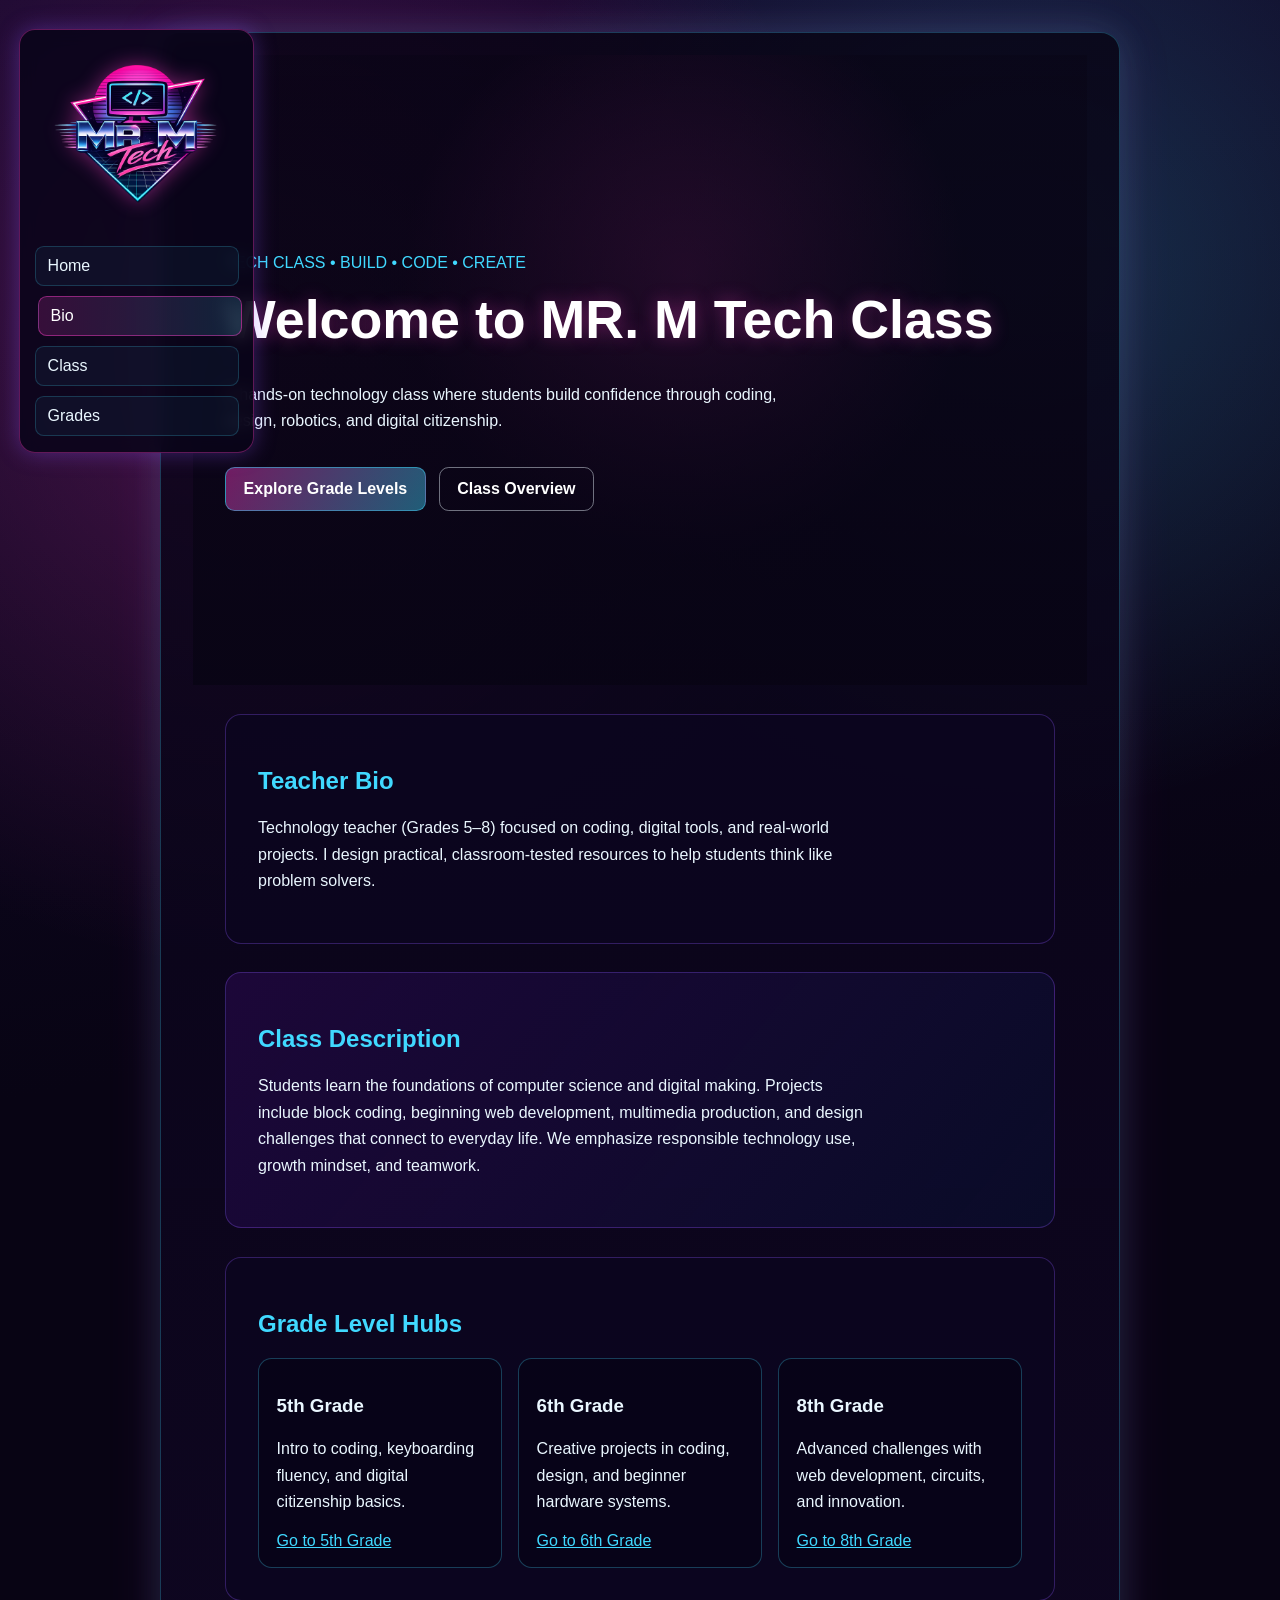
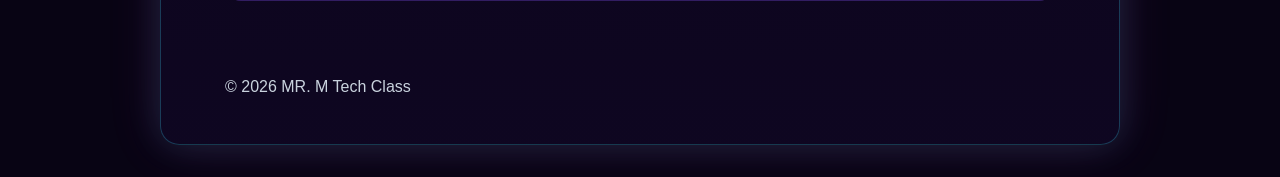
==== index.html @ 22146613 "Actualizar texto de Teacher Bio" ====
<!DOCTYPE html>
<html lang="en">
<head>
  <meta charset="UTF-8">
  <meta name="viewport" content="width=device-width, initial-scale=1.0">
  <meta http-equiv="Cache-Control" content="no-cache, no-store, must-revalidate">
  <meta http-equiv="Pragma" content="no-cache">
  <meta http-equiv="Expires" content="0">
  <title>MR. M Tech Class</title>
  <link rel="stylesheet" href="style.css?v=20260430">
</head>
<body>
  <div class="page-shell">
    <aside class="side-menu" aria-label="Main navigation">
      <div class="menu-brand">
        <img src="img/logomrm.png" alt="MRM Tech logo">
      </div>
      <nav>
        <a href="#home">Home</a>
        <a href="#bio">Bio</a>
        <a href="#class-description">Class</a>
        <a href="#grades">Grades</a>
      </nav>
    </aside>

    <main class="content">
      <section id="home" class="hero parallax-layer">
        <div class="hero-badge">TECH CLASS • BUILD • CODE • CREATE</div>
        <h1>Welcome to MR. M Tech Class</h1>
        <p>
          A hands-on technology class where students build confidence through coding,
          design, robotics, and digital citizenship.
        </p>
        <div class="hero-actions">
          <a class="btn" href="#grades">Explore Grade Levels</a>
          <a class="btn btn-ghost" href="#class-description">Class Overview</a>
        </div>
      </section>

      <section id="bio" class="panel">
        <h2>Teacher Bio</h2>
        <p>
          Technology teacher (Grades 5–8) focused on coding, digital tools, and
          real-world projects. I design practical, classroom-tested resources to
          help students think like problem solvers.
        </p>
      </section>

      <section id="class-description" class="panel panel-highlight">
        <h2>Class Description</h2>
        <p>
          Students learn the foundations of computer science and digital making.
          Projects include block coding, beginning web development, multimedia
          production, and design challenges that connect to everyday life. We
          emphasize responsible technology use, growth mindset, and teamwork.
        </p>
      </section>

      <section id="grades" class="panel">
        <h2>Grade Level Hubs</h2>
        <div class="grades">
          <article class="card">
            <h3>5th Grade</h3>
            <p>Intro to coding, keyboarding fluency, and digital citizenship basics.</p>
            <a href="5th-grade/" class="card-link">Go to 5th Grade</a>
          </article>

          <article class="card">
            <h3>6th Grade</h3>
            <p>Creative projects in coding, design, and beginner hardware systems.</p>
            <a href="6th-grade/" class="card-link">Go to 6th Grade</a>
          </article>

          <article class="card">
            <h3>8th Grade</h3>
            <p>Advanced challenges with web development, circuits, and innovation.</p>
            <a href="8th-grade/" class="card-link">Go to 8th Grade</a>
          </article>
        </div>
      </section>

      <footer class="site-footer">
        <p>© 2026 MR. M Tech Class</p>
      </footer>
    </main>
  </div>

  <script>
    const BUILD_STAMP = "2026-04-30T00:00:00Z";
    const savedStamp = localStorage.getItem('mrm_build_stamp');
    if (savedStamp && savedStamp !== BUILD_STAMP) {
      window.location.replace(`${window.location.pathname}?v=${Date.now()}`);
    }
    localStorage.setItem('mrm_build_stamp', BUILD_STAMP);

    fetch(window.location.pathname, { cache: 'no-store' }).catch(() => {});
    const links = document.querySelectorAll('.side-menu a');
    const sections = [...links].map((link) => document.querySelector(link.getAttribute('href')));

    const observer = new IntersectionObserver((entries) => {
      entries.forEach((entry) => {
        if (!entry.isIntersecting) return;
        links.forEach((link) => link.classList.remove('active'));
        const active = document.querySelector(`.side-menu a[href="#${entry.target.id}"]`);
        if (active) active.classList.add('active');
      });
    }, { threshold: 0.45 });

    sections.forEach((section) => section && observer.observe(section));

    window.addEventListener('scroll', () => {
      const y = window.scrollY * 0.2;
      document.documentElement.style.setProperty('--parallax-y', `${y}px`);
    });
  </script>
</body>
</html>
---- style.css ----
:root {
  --bg-deep: #080414;
  --bg-mid: #12082a;
  --pink: #ff3ec9;
  --cyan: #40d9ff;
  --violet: #8f56ff;
  --white-soft: #eaf7ff;
  --content-width: 75%;
  --menu-width: 235px;
  --parallax-y: 0px;
}

* {
  box-sizing: border-box;
}

html {
  scroll-behavior: smooth;
}

body {
  margin: 0;
  min-height: 100vh;
  font-family: "Segoe UI", Tahoma, Geneva, Verdana, sans-serif;
  color: var(--white-soft);
  background:
    radial-gradient(circle at 20% 20%, rgba(255, 62, 201, 0.23), transparent 35%),
    radial-gradient(circle at 80% 15%, rgba(64, 217, 255, 0.2), transparent 30%),
    linear-gradient(170deg, var(--bg-mid) 0%, var(--bg-deep) 55%);
}

.page-shell {
  width: 100%;
  display: flex;
  justify-content: center;
  position: relative;
}

.content {
  width: min(var(--content-width), 1200px);
  margin: 2rem 0;
  padding: 1.4rem 2rem 0;
  border: 1px solid rgba(64, 217, 255, 0.25);
  border-radius: 1.2rem;
  background: linear-gradient(180deg, rgba(8, 4, 20, 0.8), rgba(15, 7, 35, 0.88));
  box-shadow: 0 0 34px rgba(64, 217, 255, 0.14), 0 0 56px rgba(255, 62, 201, 0.12);
}

.side-menu {
  position: fixed;
  left: max(1.2rem, calc((100vw - min(var(--content-width), 1200px)) / 2 - var(--menu-width) - 1.2rem));
  top: 1.8rem;
  width: var(--menu-width);
  padding: 1rem 0.9rem;
  border-radius: 1rem;
  border: 1px solid rgba(255, 62, 201, 0.35);
  background: rgba(10, 5, 26, 0.88);
  backdrop-filter: blur(8px);
  box-shadow: 0 0 22px rgba(143, 86, 255, 0.35);
  z-index: 10;
}

.menu-brand {
  margin-bottom: 1rem;
  text-align: center;
}

.menu-brand img {
  width: 100%;
  max-width: 180px;
  height: auto;
  filter: drop-shadow(0 0 10px rgba(255, 62, 201, 0.45));
}

.side-menu nav {
  display: flex;
  flex-direction: column;
  gap: 0.65rem;
}

.side-menu a {
  color: var(--white-soft);
  text-decoration: none;
  padding: 0.62rem 0.75rem;
  border-radius: 0.55rem;
  border: 1px solid rgba(64, 217, 255, 0.2);
  background: rgba(64, 217, 255, 0.05);
  transition: all 0.2s ease;
}

.side-menu a:hover,
.side-menu a.active {
  color: #fff;
  border-color: rgba(255, 62, 201, 0.45);
  background: linear-gradient(90deg, rgba(255, 62, 201, 0.17), rgba(64, 217, 255, 0.15));
  transform: translateX(3px);
}

.hero {
  min-height: 70vh;
  display: grid;
  align-content: center;
  gap: 1rem;
  padding: 4.5rem 2rem 3rem;
  background:
    linear-gradient(rgba(8, 4, 20, 0.42), rgba(8, 4, 20, 0.85)),
    radial-gradient(circle at 55% calc(35% + var(--parallax-y)), rgba(255, 62, 201, 0.22), transparent 44%);
}

.hero-badge,
h2,
.card-link {
  color: var(--cyan);
}

h1 {
  margin: 0;
  font-size: clamp(2.1rem, 4.2vw, 3.8rem);
  color: #fff;
  text-shadow: 0 0 18px rgba(255, 62, 201, 0.35);
}

.hero p,
.panel p {
  max-width: 68ch;
  line-height: 1.66;
}

.hero-actions {
  display: flex;
  gap: 0.8rem;
  flex-wrap: wrap;
}

.btn {
  display: inline-block;
  text-decoration: none;
  font-weight: 700;
  color: #fff;
  border: 1px solid rgba(64, 217, 255, 0.45);
  background: linear-gradient(120deg, rgba(255, 62, 201, 0.42), rgba(64, 217, 255, 0.42));
  padding: 0.75rem 1.1rem;
  border-radius: 0.6rem;
}

.btn-ghost {
  background: transparent;
  border-color: rgba(234, 247, 255, 0.45);
}

.panel {
  margin: 1.8rem 2rem;
  padding: 2rem;
  border-radius: 1rem;
  background: rgba(12, 6, 32, 0.8);
  border: 1px solid rgba(143, 86, 255, 0.3);
}

.panel-highlight {
  background: linear-gradient(130deg, rgba(31, 8, 61, 0.88), rgba(9, 14, 44, 0.74));
}

.grades {
  display: grid;
  grid-template-columns: repeat(auto-fit, minmax(220px, 1fr));
  gap: 1rem;
}

.card {
  background: rgba(8, 4, 22, 0.74);
  border: 1px solid rgba(64, 217, 255, 0.28);
  border-radius: 0.85rem;
  padding: 1.1rem;
}

.site-footer {
  padding: 2rem;
  color: rgba(234, 247, 255, 0.85);
}

@media (max-width: 1200px) {
  .content {
    width: calc(100% - 2rem);
    margin-top: 10.8rem;
  }

  .side-menu {
    left: 1rem;
    right: 1rem;
    width: auto;
    top: 0.8rem;
  }

  .side-menu nav {
    flex-direction: row;
    flex-wrap: wrap;
  }
}

@media (max-width: 760px) {
  .hero,
  .panel {
    margin-left: 0;
    margin-right: 0;
    padding-left: 1rem;
    padding-right: 1rem;
  }
}
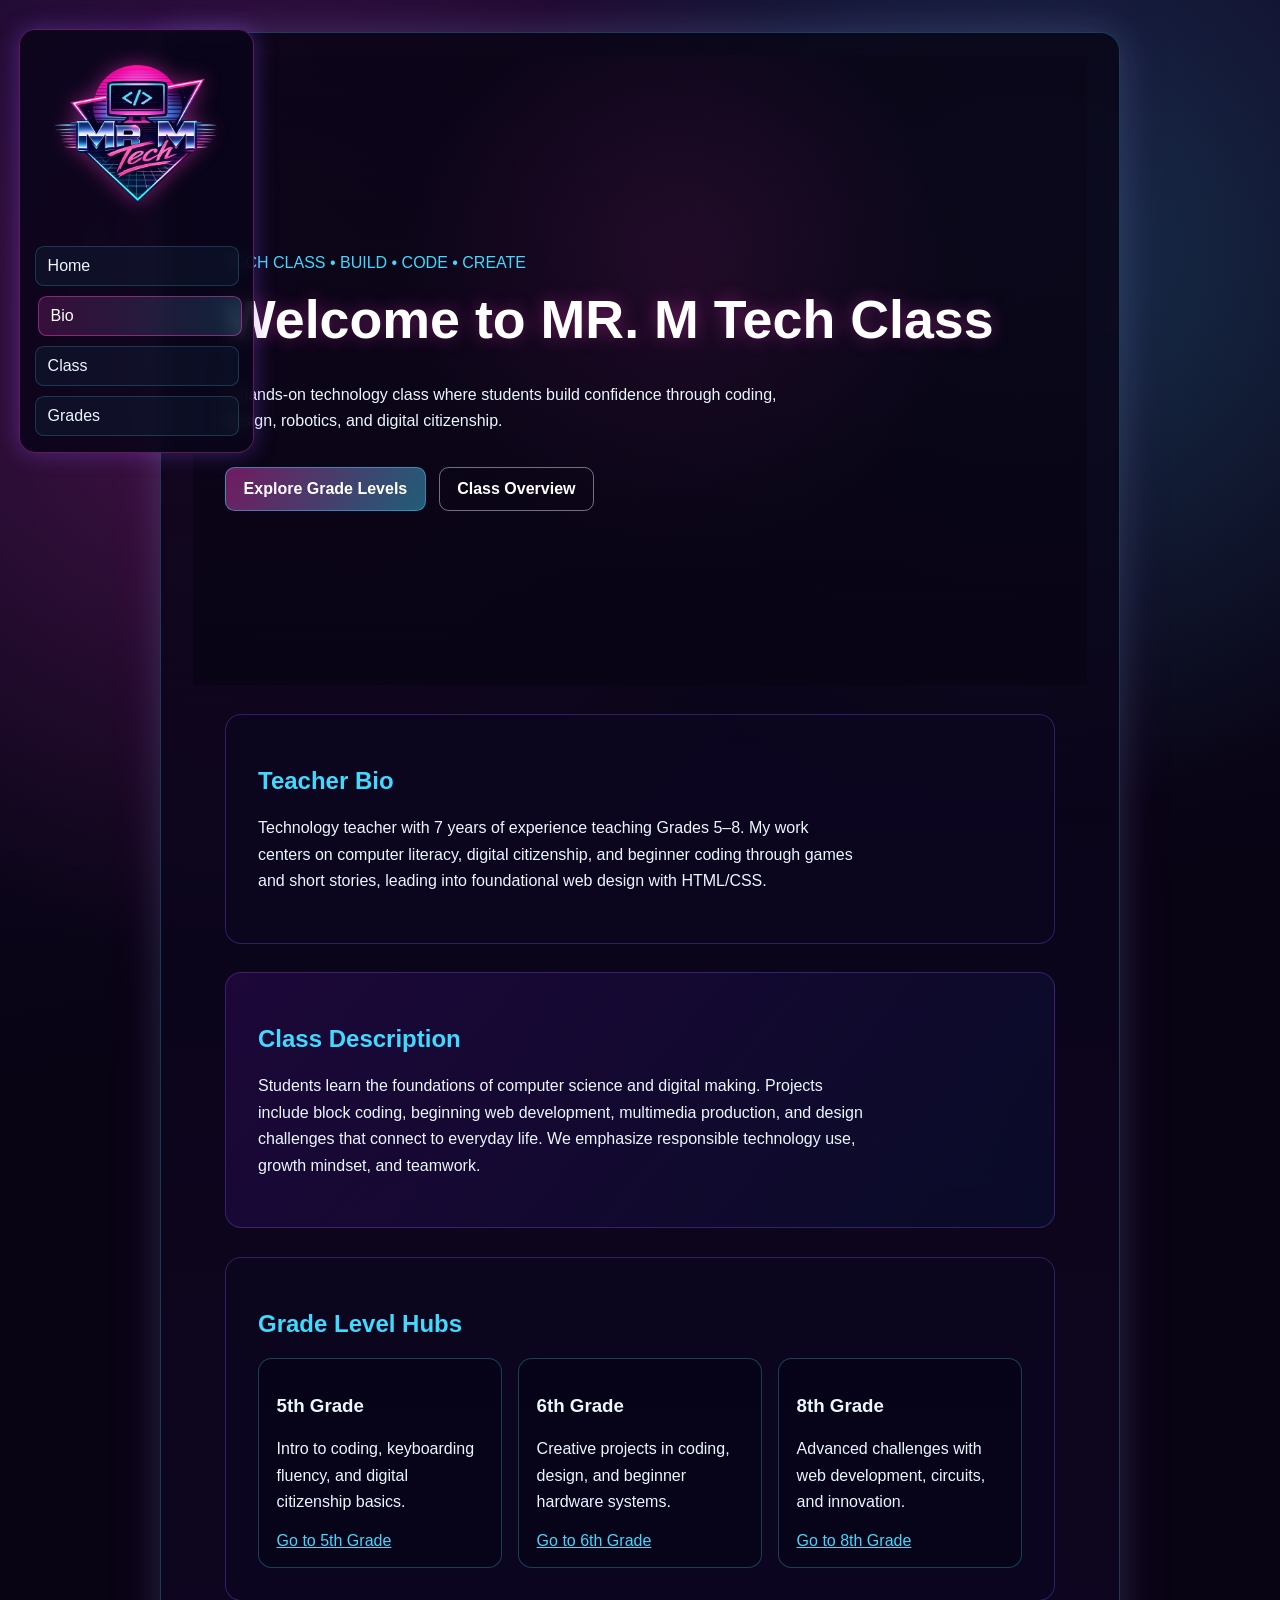
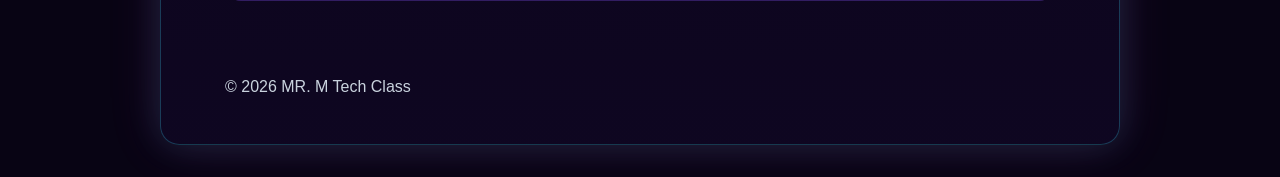
==== commit 32a2b89f: "Actualizar bio docente con experiencia y enfoque curricular" ====
--- a/index.html
+++ b/index.html
@@ -40,9 +40,10 @@
       <section id="bio" class="panel">
         <h2>Teacher Bio</h2>
         <p>
-          Technology teacher (Grades 5–8) focused on coding, digital tools, and
-          real-world projects. I design practical, classroom-tested resources to
-          help students think like problem solvers.
+          Technology teacher with 7 years of experience teaching Grades 5–8. My
+          work centers on computer literacy, digital citizenship, and beginner
+          coding through games and short stories, leading into foundational web
+          design with HTML/CSS.
         </p>
       </section>
 
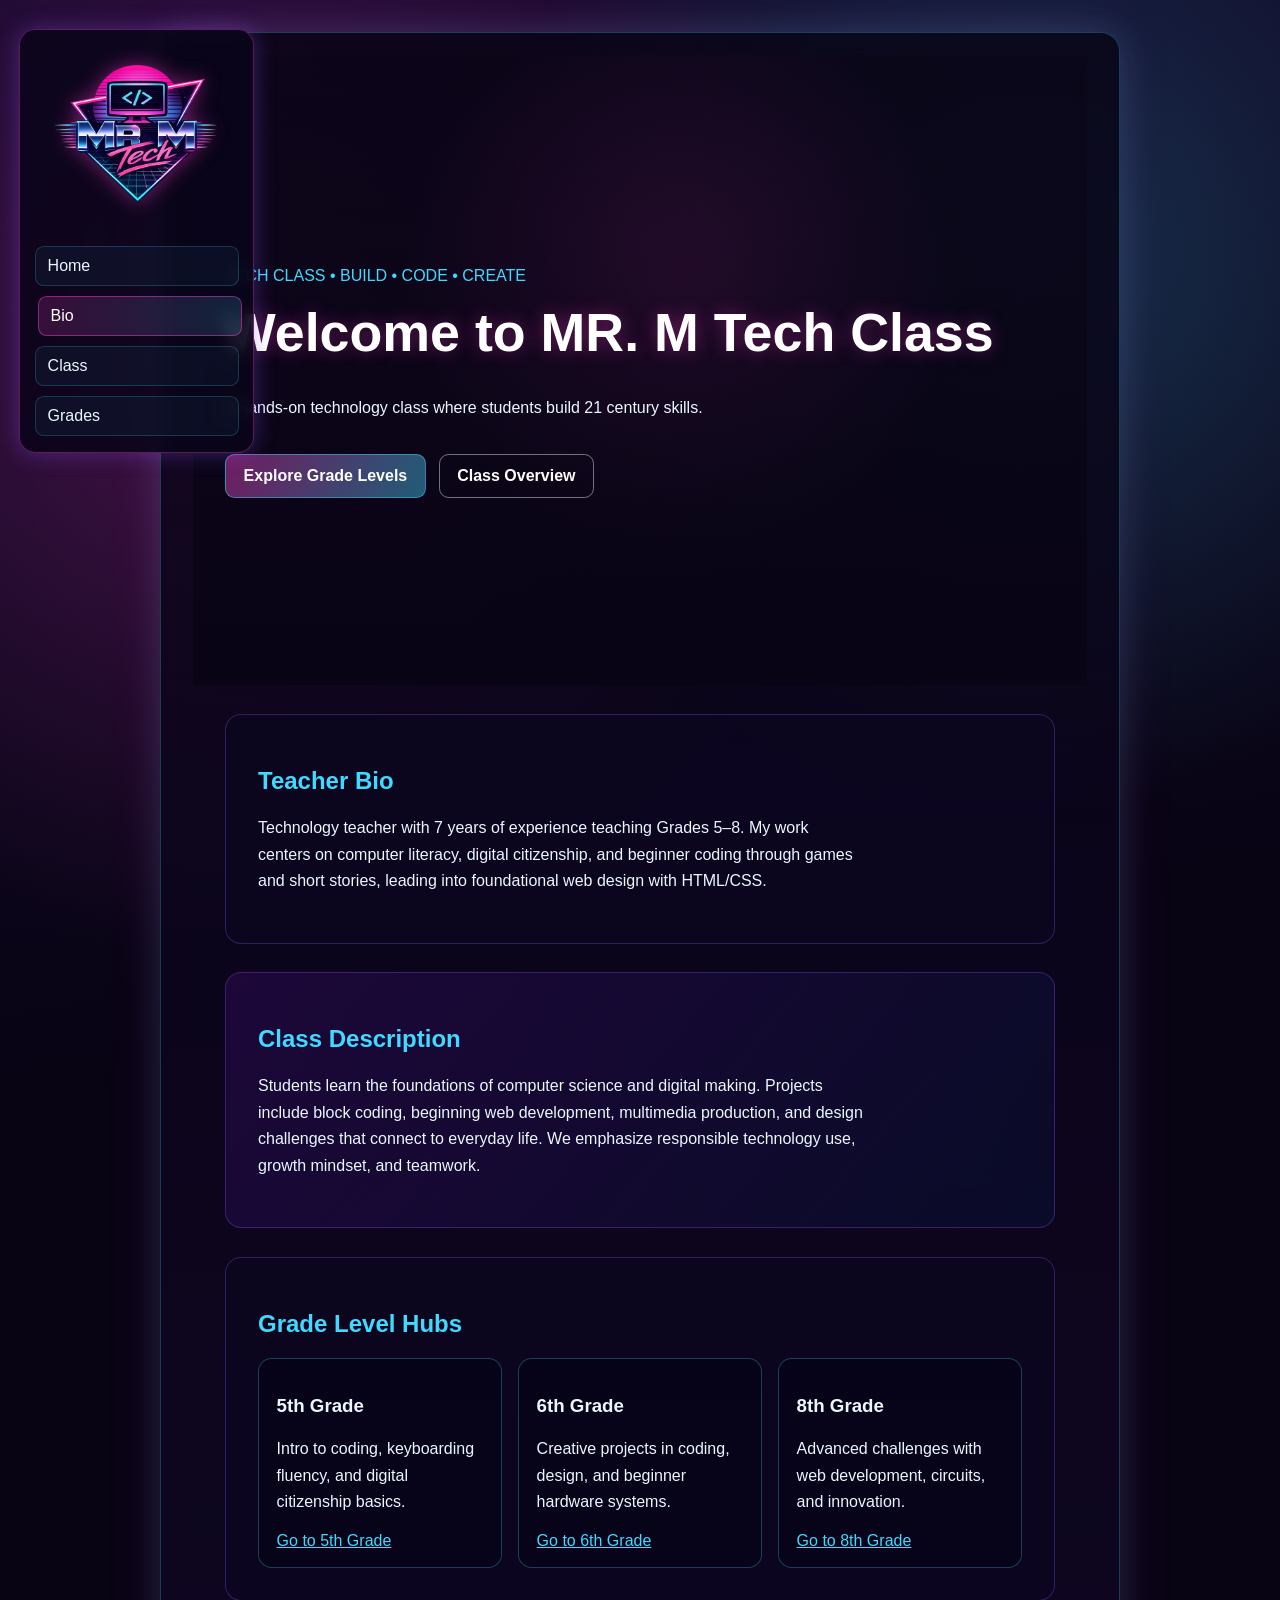
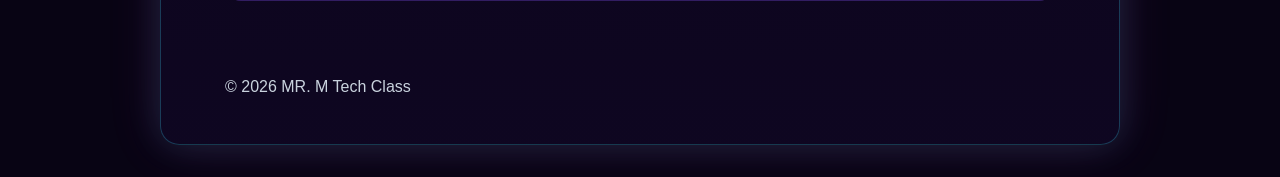
==== commit 86160124: "Actualizar texto destacado de la sección Home" ====
--- a/index.html
+++ b/index.html
@@ -28,8 +28,7 @@
         <div class="hero-badge">TECH CLASS • BUILD • CODE • CREATE</div>
         <h1>Welcome to MR. M Tech Class</h1>
         <p>
-          A hands-on technology class where students build confidence through coding,
-          design, robotics, and digital citizenship.
+          A hands-on technology class where students build 21 century skills.
         </p>
         <div class="hero-actions">
           <a class="btn" href="#grades">Explore Grade Levels</a>
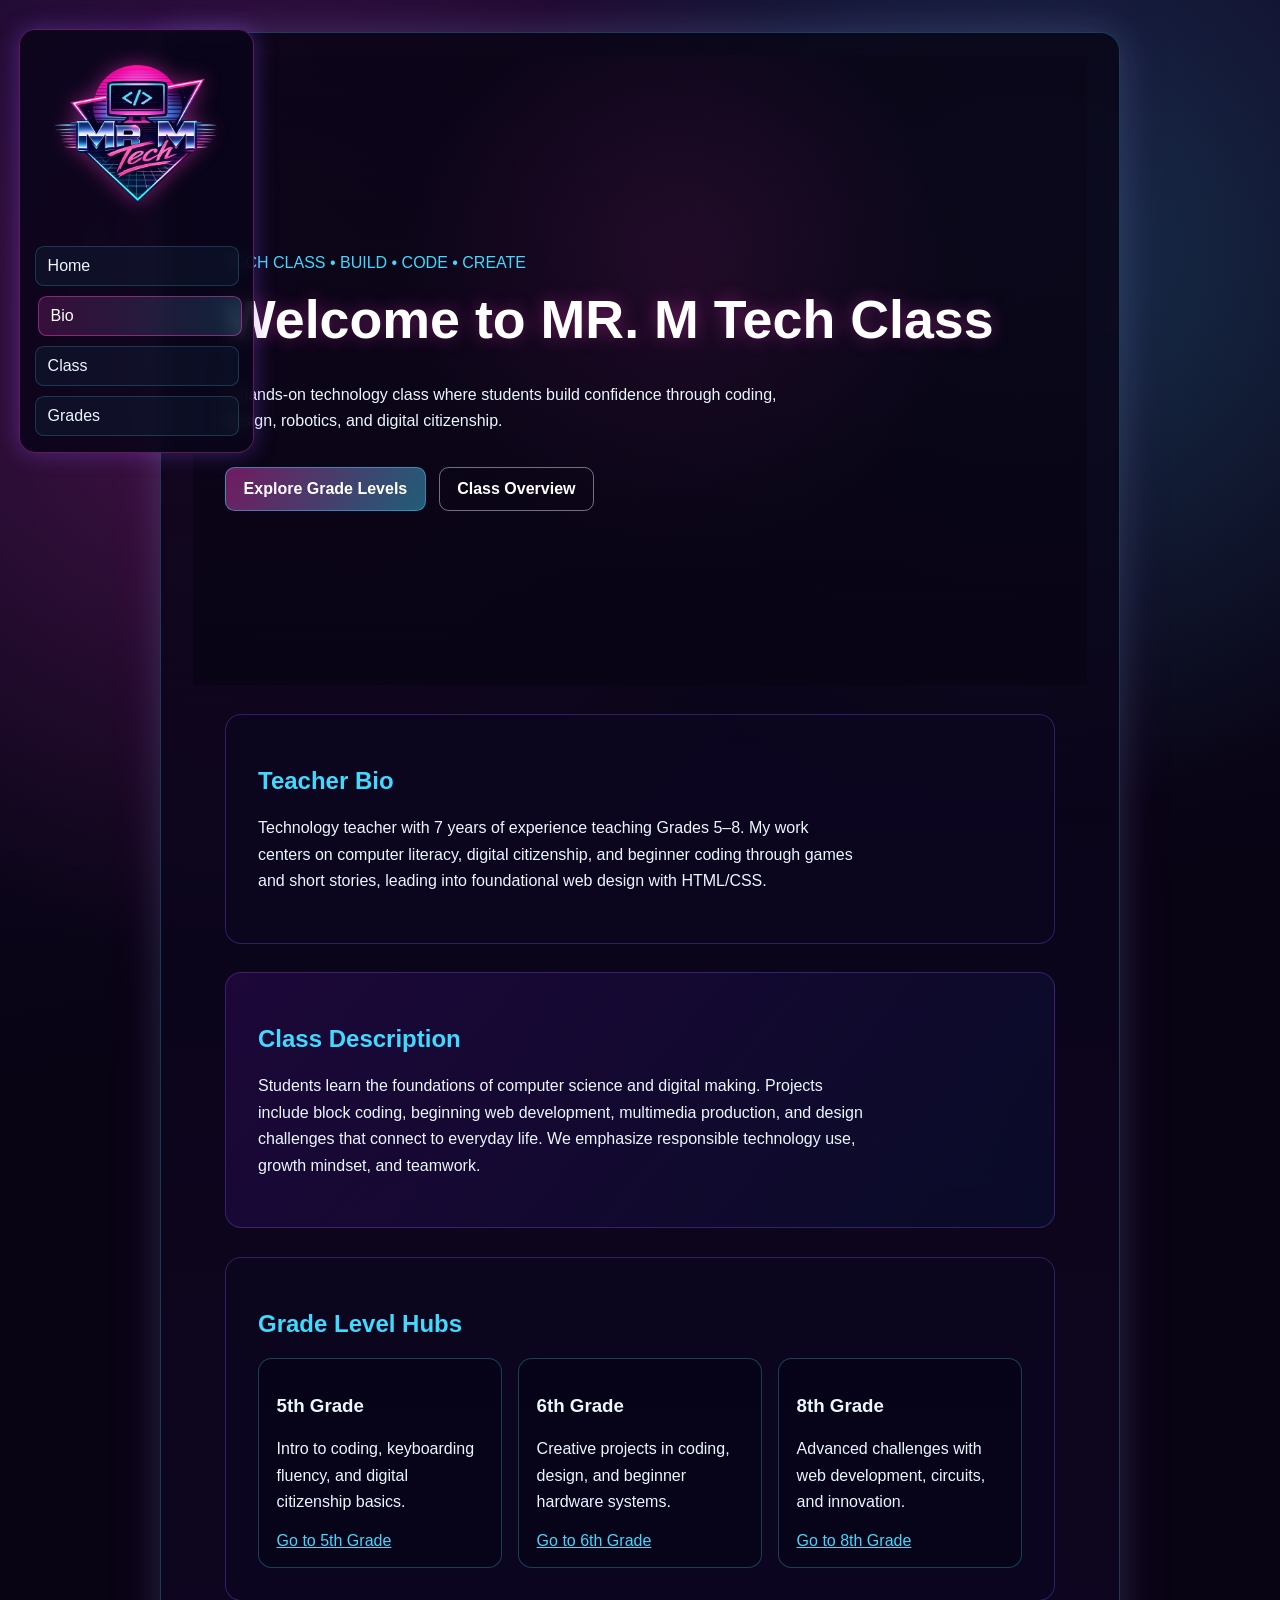
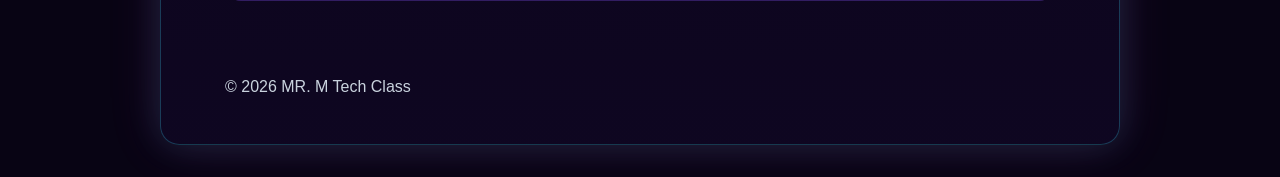
==== commit aff0b723: "Merge branch 'main' into codex/actualizar-diseno-del-index-nt6gve" ====
--- a/index.html
+++ b/index.html
@@ -13,7 +13,7 @@
   <div class="page-shell">
     <aside class="side-menu" aria-label="Main navigation">
       <div class="menu-brand">
-        <img src="img/logomrm.png" alt="MRM Tech logo">
+        <img src="img/logomrmfinal.png" alt="MRM Tech logo">
       </div>
       <nav>
         <a href="#home">Home</a>
@@ -28,7 +28,8 @@
         <div class="hero-badge">TECH CLASS • BUILD • CODE • CREATE</div>
         <h1>Welcome to MR. M Tech Class</h1>
         <p>
-          A hands-on technology class where students build 21 century skills.
+          A hands-on technology class where students build confidence through coding,
+          design, robotics, and digital citizenship.
         </p>
         <div class="hero-actions">
           <a class="btn" href="#grades">Explore Grade Levels</a>
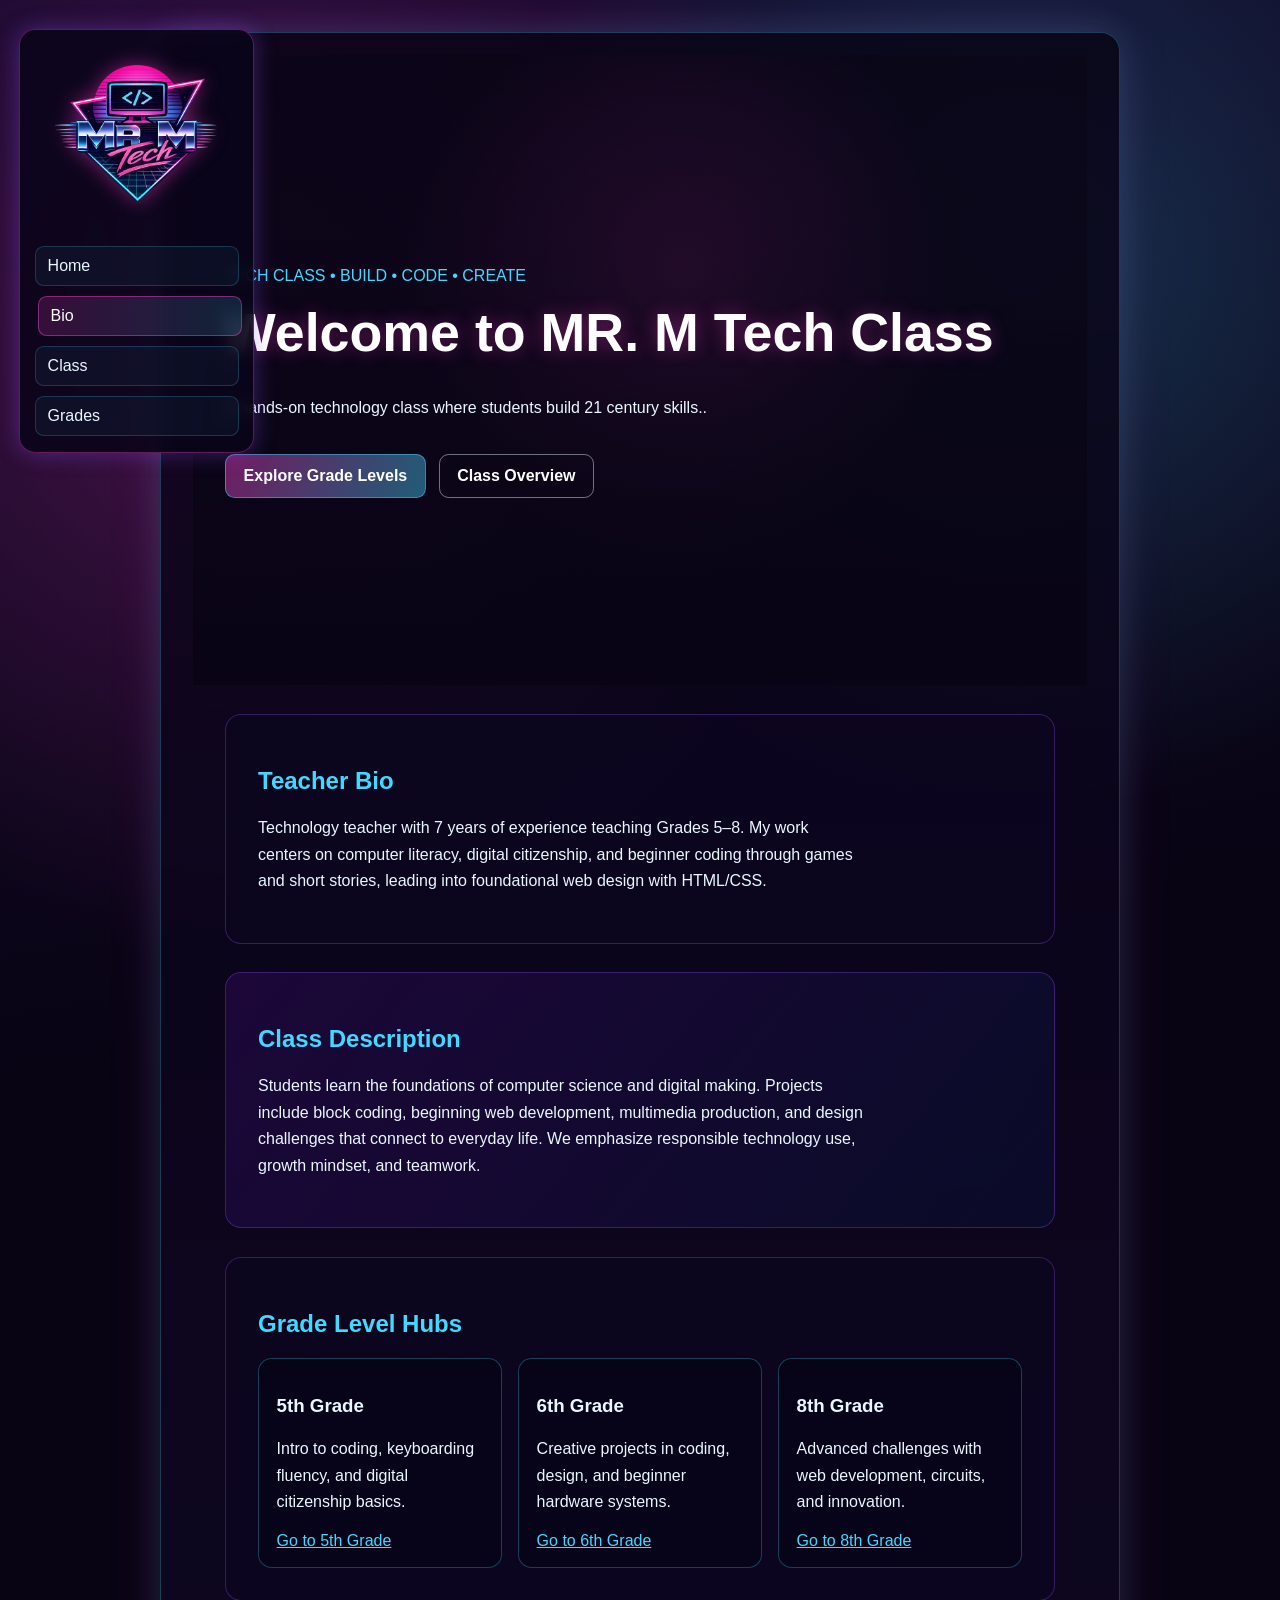
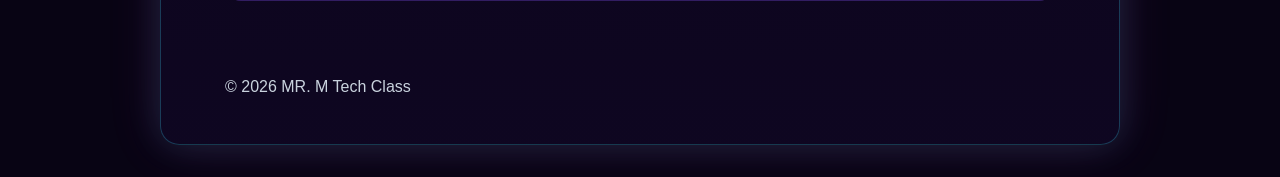
==== commit 6eb384a5: "Revise class description for clarity Updated the description to emphasize 21st-century skills." ====
--- a/index.html
+++ b/index.html
@@ -28,8 +28,7 @@
         <div class="hero-badge">TECH CLASS • BUILD • CODE • CREATE</div>
         <h1>Welcome to MR. M Tech Class</h1>
         <p>
-          A hands-on technology class where students build confidence through coding,
-          design, robotics, and digital citizenship.
+         A hands-on technology class where students build 21 century skills..
         </p>
         <div class="hero-actions">
           <a class="btn" href="#grades">Explore Grade Levels</a>
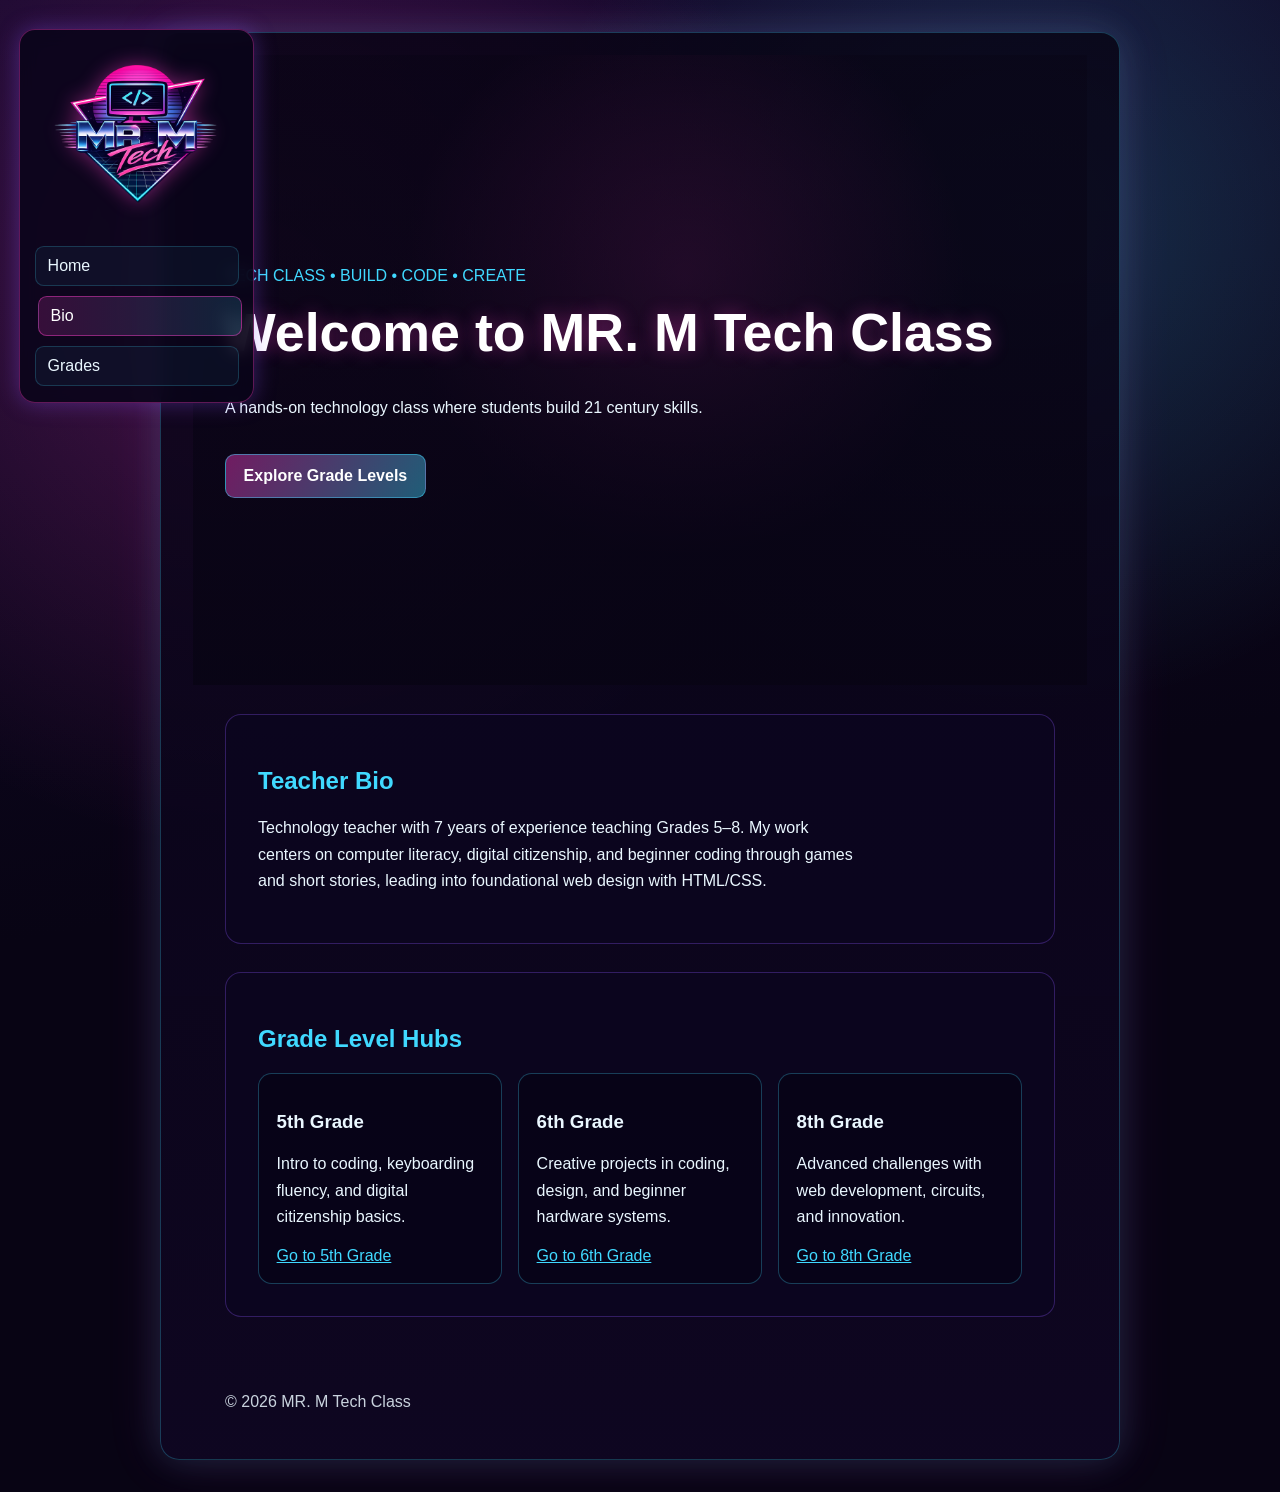
==== commit a663559b: "Eliminar sección Class Description del inicio" ====
--- a/index.html
+++ b/index.html
@@ -13,12 +13,11 @@
   <div class="page-shell">
     <aside class="side-menu" aria-label="Main navigation">
       <div class="menu-brand">
-        <img src="img/logomrmfinal.png" alt="MRM Tech logo">
+        <img src="img/logomrm.png" alt="MRM Tech logo">
       </div>
       <nav>
         <a href="#home">Home</a>
         <a href="#bio">Bio</a>
-        <a href="#class-description">Class</a>
         <a href="#grades">Grades</a>
       </nav>
     </aside>
@@ -28,11 +27,10 @@
         <div class="hero-badge">TECH CLASS • BUILD • CODE • CREATE</div>
         <h1>Welcome to MR. M Tech Class</h1>
         <p>
-         A hands-on technology class where students build 21 century skills..
+          A hands-on technology class where students build 21 century skills.
         </p>
         <div class="hero-actions">
           <a class="btn" href="#grades">Explore Grade Levels</a>
-          <a class="btn btn-ghost" href="#class-description">Class Overview</a>
         </div>
       </section>
 
@@ -43,16 +41,6 @@
           work centers on computer literacy, digital citizenship, and beginner
           coding through games and short stories, leading into foundational web
           design with HTML/CSS.
-        </p>
-      </section>
-
-      <section id="class-description" class="panel panel-highlight">
-        <h2>Class Description</h2>
-        <p>
-          Students learn the foundations of computer science and digital making.
-          Projects include block coding, beginning web development, multimedia
-          production, and design challenges that connect to everyday life. We
-          emphasize responsible technology use, growth mindset, and teamwork.
         </p>
       </section>
 
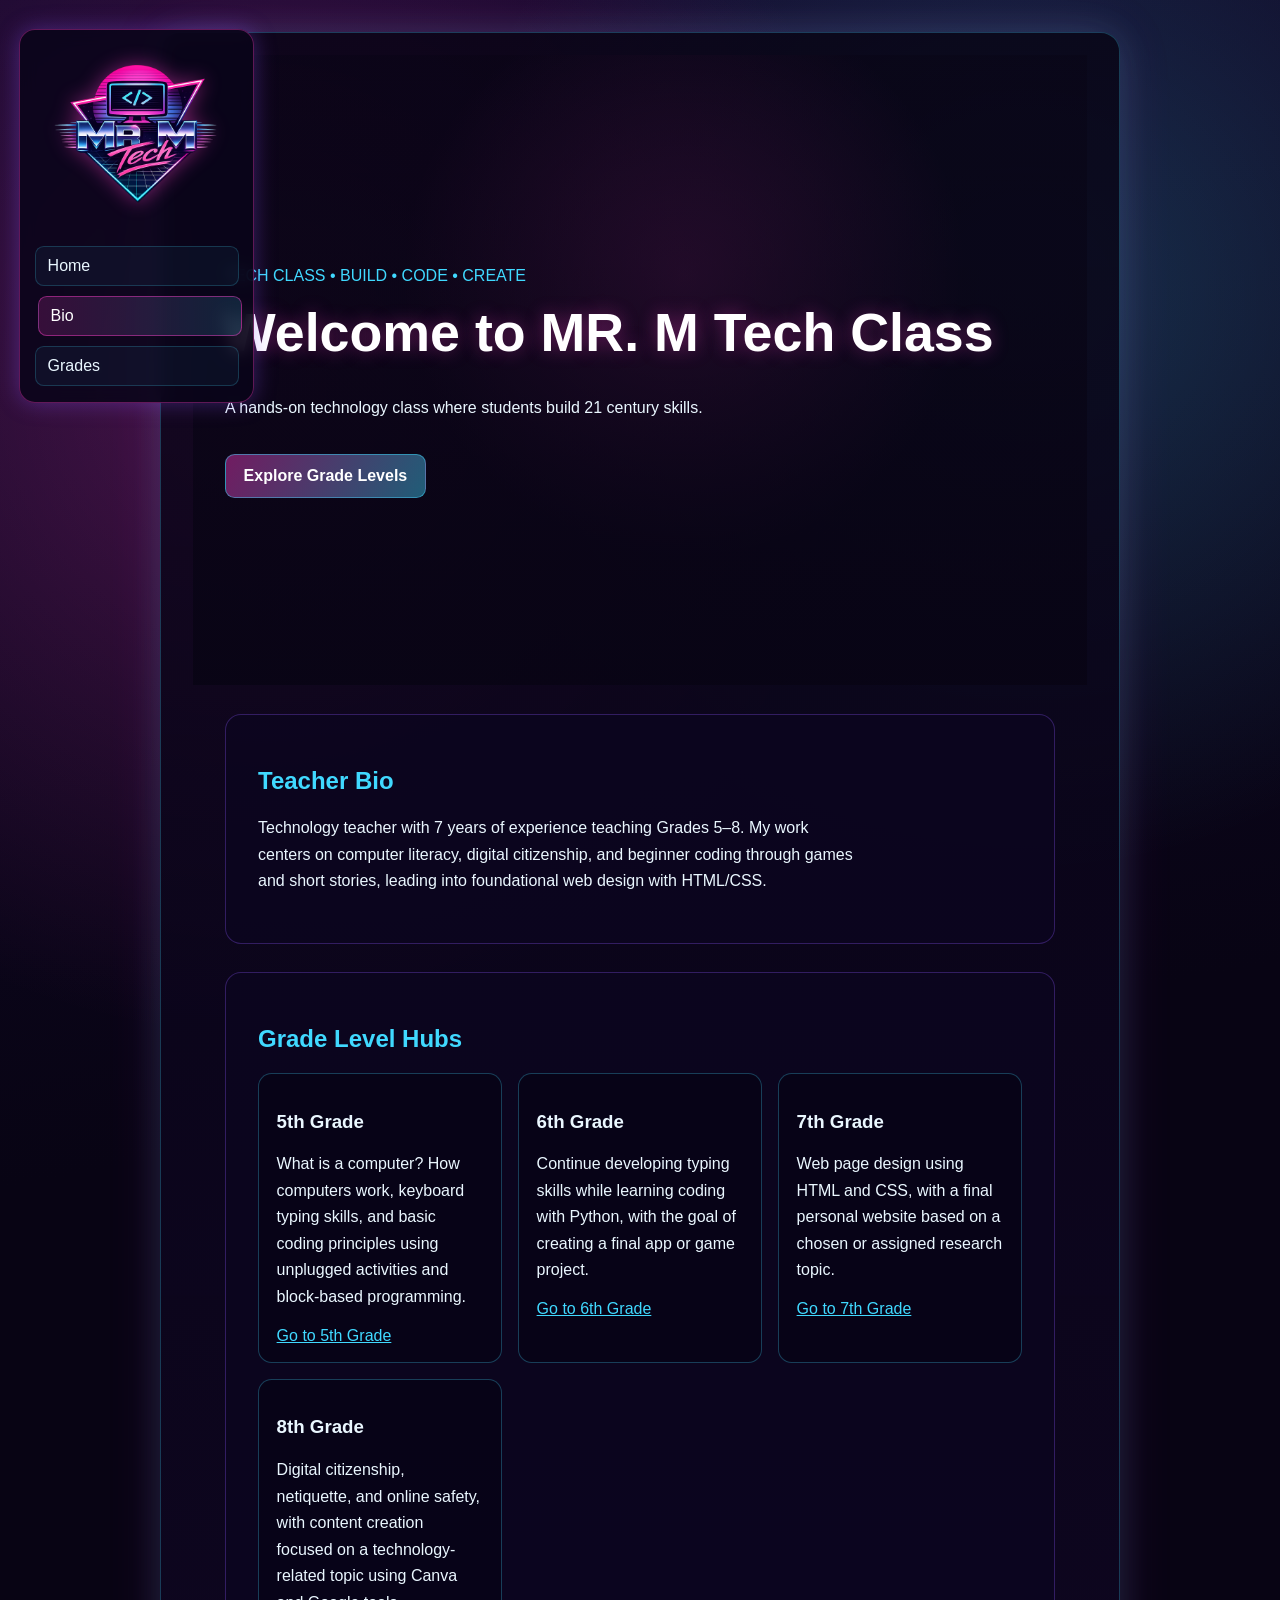
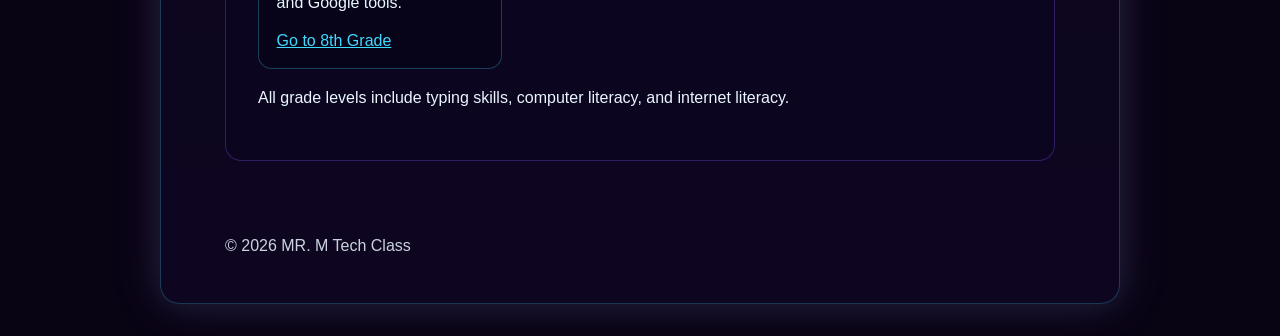
==== commit 0d7f88dc: "Actualizar tarjetas por grado con descripciones detalladas" ====
--- a/index.html
+++ b/index.html
@@ -49,22 +49,29 @@
         <div class="grades">
           <article class="card">
             <h3>5th Grade</h3>
-            <p>Intro to coding, keyboarding fluency, and digital citizenship basics.</p>
+            <p>What is a computer? How computers work, keyboard typing skills, and basic coding principles using unplugged activities and block-based programming.</p>
             <a href="5th-grade/" class="card-link">Go to 5th Grade</a>
           </article>
 
           <article class="card">
             <h3>6th Grade</h3>
-            <p>Creative projects in coding, design, and beginner hardware systems.</p>
+            <p>Continue developing typing skills while learning coding with Python, with the goal of creating a final app or game project.</p>
             <a href="6th-grade/" class="card-link">Go to 6th Grade</a>
           </article>
 
           <article class="card">
+            <h3>7th Grade</h3>
+            <p>Web page design using HTML and CSS, with a final personal website based on a chosen or assigned research topic.</p>
+            <a href="7th-grade/" class="card-link">Go to 7th Grade</a>
+          </article>
+
+          <article class="card">
             <h3>8th Grade</h3>
-            <p>Advanced challenges with web development, circuits, and innovation.</p>
+            <p>Digital citizenship, netiquette, and online safety, with content creation focused on a technology-related topic using Canva and Google tools.</p>
             <a href="8th-grade/" class="card-link">Go to 8th Grade</a>
           </article>
         </div>
+        <p class="grades-note">All grade levels include typing skills, computer literacy, and internet literacy.</p>
       </section>
 
       <footer class="site-footer">
